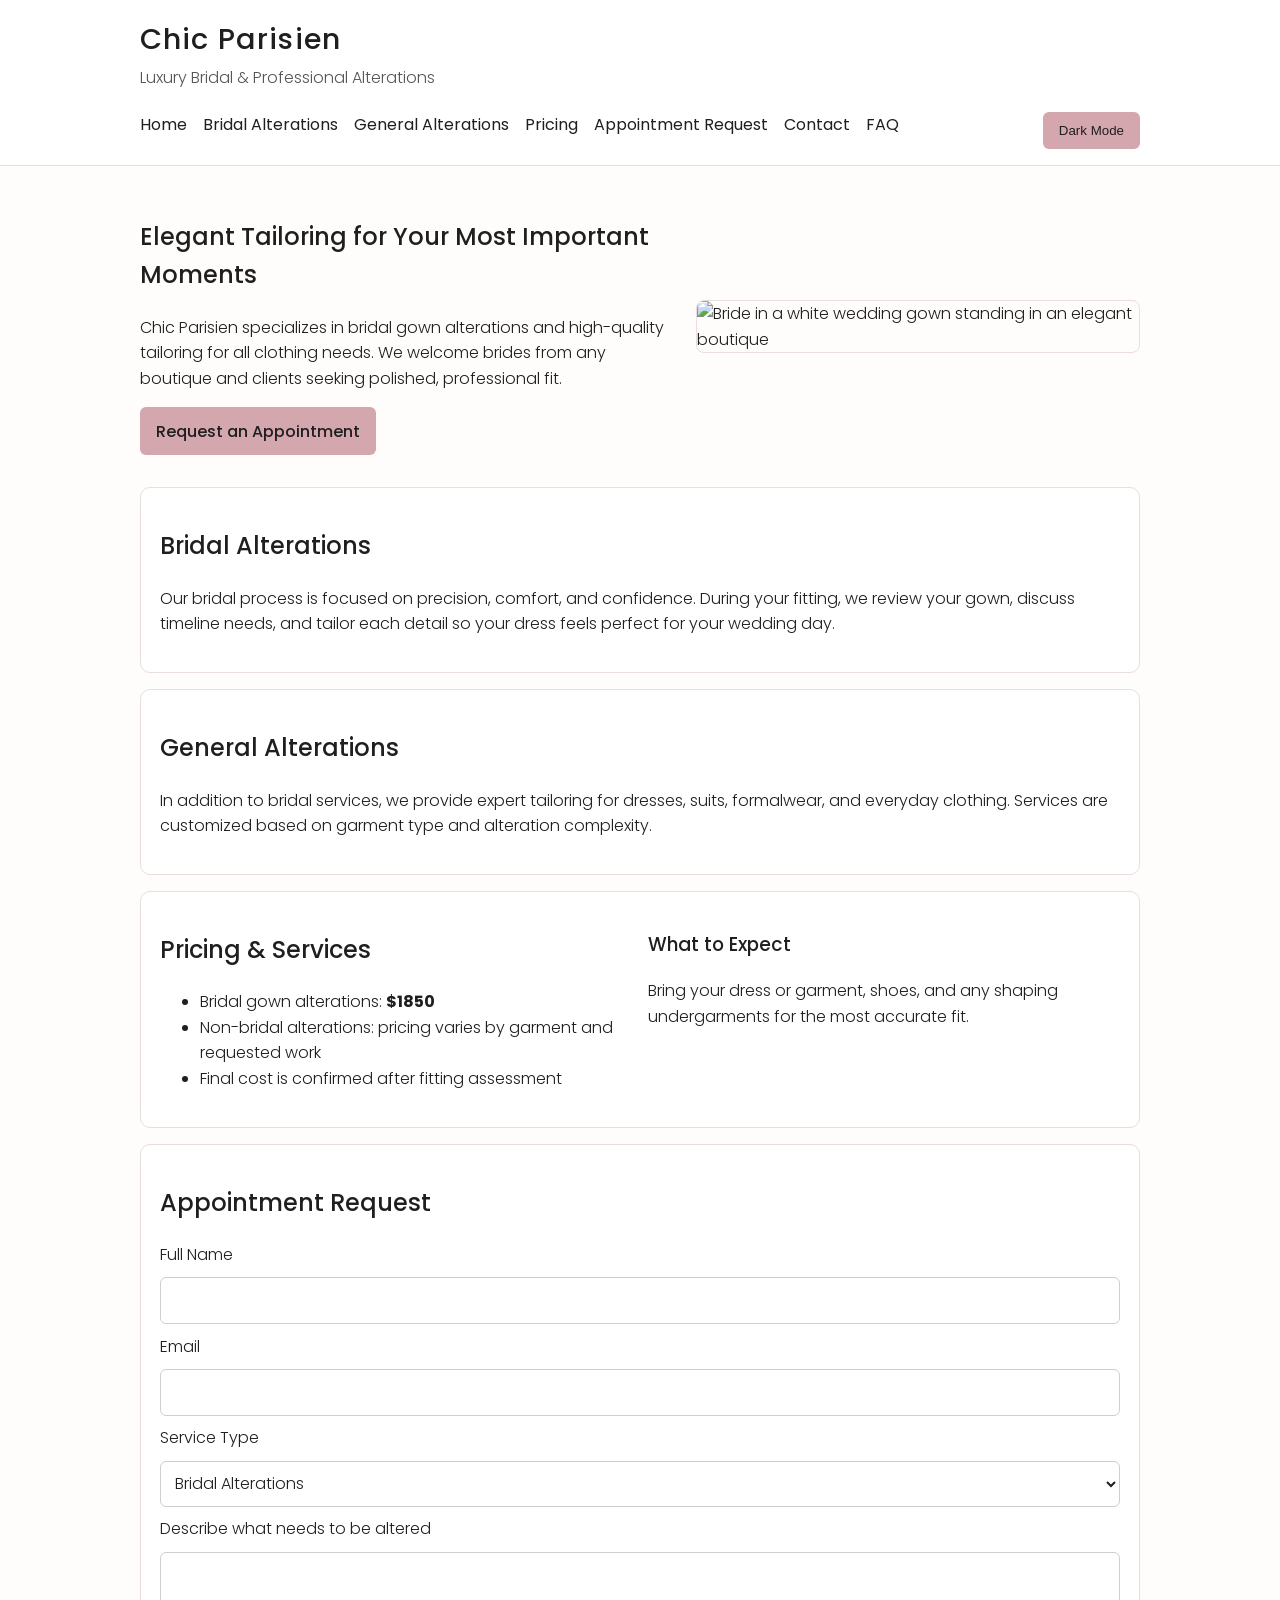
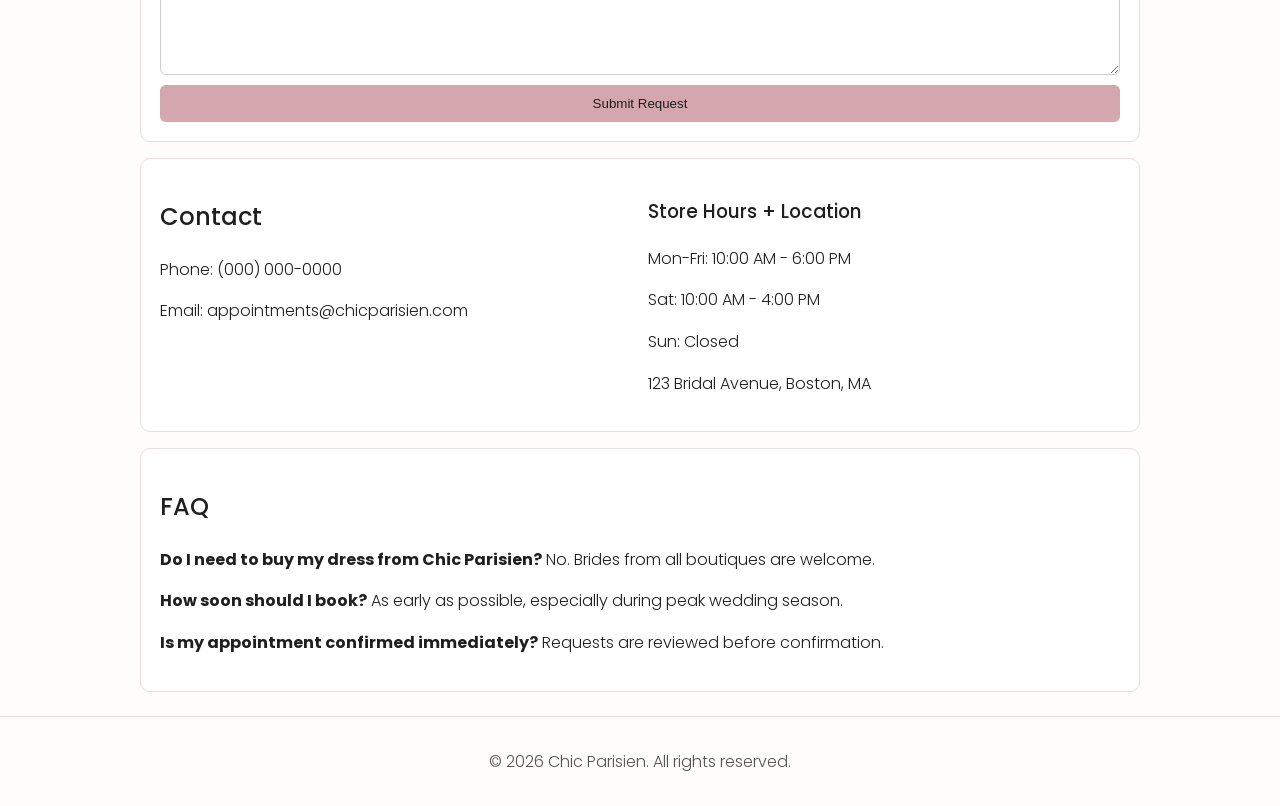
==== chicparisien.html @ 60d58061 "STRUCTURE+CONTENT/STYLING" ====
<!DOCTYPE html>
<html lang="en">
<head>
	<meta charset="UTF-8">
	<meta name="viewport" content="width=device-width, initial-scale=1.0">
	<link rel="preconnect" href="https://fonts.googleapis.com">
	<link rel="preconnect" href="https://fonts.gstatic.com" crossorigin>
	<link href="https://fonts.googleapis.com/css2?family=Poppins:wght@300;400;500;600&display=swap" rel="stylesheet">
	<title>Chic Parisien | Bridal & Alterations</title>
	<link rel="stylesheet" href="chicparisien.css">
</head>
<body>
	<header>
		<div class="container topbar">
			<h1>Chic Parisien</h1>
			<p class="tagline">Luxury Bridal & Professional Alterations</p>
		</div>
		<nav aria-label="Main navigation">
			<div class="container nav-links">
				<a href="#home">Home</a>
				<a href="#bridal">Bridal Alterations</a>
				<a href="#general">General Alterations</a>
				<a href="#pricing">Pricing</a>
				<a href="#appointment">Appointment Request</a>
				<a href="#contact">Contact</a>
				<a href="#faq">FAQ</a>
				<button id="theme-toggle" type="button" aria-label="Toggle dark mode">Dark Mode</button>
			</div>
		</nav>
	</header>

	<main>
		<section id="home" class="hero container">
			<div>
				<h2>Elegant Tailoring for Your Most Important Moments</h2>
				<p>
					Chic Parisien specializes in bridal gown alterations and high-quality tailoring for all clothing needs.
					We welcome brides from any boutique and clients seeking polished, professional fit.
				</p>
				<a class="button" href="#appointment">Request an Appointment</a>
			</div>
			<img
				src="https://images.unsplash.com/photo-1520854221256-17451cc331bf?auto=format&fit=crop&w=900&q=80"
				alt="Bride in a white wedding gown standing in an elegant boutique"
			>
		</section>

		<section id="bridal" class="container card">
			<h2>Bridal Alterations</h2>
			<p>
				Our bridal process is focused on precision, comfort, and confidence. During your fitting, we review your gown,
				discuss timeline needs, and tailor each detail so your dress feels perfect for your wedding day.
			</p>
		</section>

		<section id="general" class="container card">
			<h2>General Alterations</h2>
			<p>
				In addition to bridal services, we provide expert tailoring for dresses, suits, formalwear, and everyday clothing.
				Services are customized based on garment type and alteration complexity.
			</p>
		</section>

		<section id="pricing" class="container card two-col">
			<div>
				<h2>Pricing & Services</h2>
				<ul>
					<li>Bridal gown alterations: <strong>$1850</strong></li>
					<li>Non-bridal alterations: pricing varies by garment and requested work</li>
					<li>Final cost is confirmed after fitting assessment</li>
				</ul>
			</div>
			<div>
				<h3>What to Expect</h3>
				<p>Bring your dress or garment, shoes, and any shaping undergarments for the most accurate fit.</p>
			</div>
		</section>

		<section id="appointment" class="container card">
			<h2>Appointment Request</h2>
			<form>
				<label for="name">Full Name</label>
				<input type="text" id="name" name="name" required>

				<label for="email">Email</label>
				<input type="email" id="email" name="email" required>

				<label for="type">Service Type</label>
				<select id="type" name="type">
					<option>Bridal Alterations</option>
					<option>General Alterations</option>
				</select>

				<label for="details">Describe what needs to be altered</label>
				<textarea id="details" name="details" rows="4" required></textarea>

				<button type="submit">Submit Request</button>
			</form>
		</section>

		<section id="contact" class="container card two-col">
			<div>
				<h2>Contact</h2>
				<p>Phone: (000) 000-0000</p>
				<p>Email: appointments@chicparisien.com</p>
			</div>
			<div>
				<h3>Store Hours + Location</h3>
				<p>Mon-Fri: 10:00 AM - 6:00 PM</p>
				<p>Sat: 10:00 AM - 4:00 PM</p>
				<p>Sun: Closed</p>
				<p>123 Bridal Avenue, Boston, MA</p>
			</div>
		</section>

		<section id="faq" class="container card">
			<h2>FAQ</h2>
			<p><strong>Do I need to buy my dress from Chic Parisien?</strong> No. Brides from all boutiques are welcome.</p>
			<p><strong>How soon should I book?</strong> As early as possible, especially during peak wedding season.</p>
			<p><strong>Is my appointment confirmed immediately?</strong> Requests are reviewed before confirmation.</p>
		</section>
	</main>

	<footer>
		<div class="container">
			<p>© 2026 Chic Parisien. All rights reserved.</p>
		</div>
	</footer>

	<script>
		const themeToggle = document.getElementById("theme-toggle");
		const savedTheme = localStorage.getItem("theme");

		if (savedTheme === "dark") {
			document.body.setAttribute("data-theme", "dark");
			themeToggle.textContent = "Light Mode";
		}

		themeToggle.addEventListener("click", function () {
			const isDark = document.body.getAttribute("data-theme") === "dark";

			if (isDark) {
				document.body.removeAttribute("data-theme");
				localStorage.setItem("theme", "light");
				themeToggle.textContent = "Dark Mode";
			} else {
				document.body.setAttribute("data-theme", "dark");
				localStorage.setItem("theme", "dark");
				themeToggle.textContent = "Light Mode";
			}
		});
	</script>
</body>
</html>
---- chicparisien.css ----
:root {
	--bg: #fffdfc;
	--text: #1f1f1f;
	--soft: #f7efef;
	--accent: #d4a6ad;
	--line: #e9dddd;
	--surface: #ffffff;
	--muted: #555555;
	--field-border: #cfcfcf;
}

body[data-theme="dark"] {
	--bg: #17181c;
	--text: #f1f1f1;
	--soft: #22252b;
	--accent: #d9aab1;
	--line: #343842;
	--surface: #1f2229;
	--muted: #c7cad1;
	--field-border: #4a4f5b;
}

* {
	box-sizing: border-box;
}

body {
	margin: 0;
	font-family: "Poppins", "Segoe UI", Tahoma, Geneva, Verdana, sans-serif;
	font-weight: 300;
	background: var(--bg);
	color: var(--text);
	line-height: 1.6;
}

.container {
	width: min(1000px, 92%);
	margin: 0 auto;
}

header {
	border-bottom: 1px solid var(--line);
	background: var(--surface);
	position: sticky;
	top: 0;
}

.topbar {
	padding: 1rem 0 0.5rem;
}

h1 {
	margin: 0;
	font-size: 1.8rem;
	letter-spacing: 0.04em;
	font-weight: 500;
}

h2,
h3 {
	font-weight: 500;
}

.tagline {
	margin: 0.2rem 0 0;
	color: var(--muted);
}

.nav-links {
	display: flex;
	gap: 1rem;
	flex-wrap: wrap;
	padding: 0.8rem 0 1rem;
}

.nav-links a {
	text-decoration: none;
	color: var(--text);
	font-weight: 400;
}

.hero {
	display: grid;
	grid-template-columns: 1.2fr 1fr;
	gap: 1.5rem;
	align-items: center;
	padding: 2rem 0;
}

.hero img {
	width: 100%;
	height: auto;
	border-radius: 8px;
	border: 1px solid var(--line);
}

.button,
button {
	display: inline-block;
	background: var(--accent);
	color: #1f1f1f;
	border: none;
	padding: 0.7rem 1rem;
	border-radius: 6px;
	text-decoration: none;
	font-weight: 500;
	cursor: pointer;
}

#theme-toggle {
	margin-left: auto;
}

.card {
	background: var(--surface);
	border: 1px solid var(--line);
	border-radius: 10px;
	padding: 1.2rem;
	margin-bottom: 1rem;
}

.two-col {
	display: grid;
	grid-template-columns: 1fr 1fr;
	gap: 1rem;
}

form {
	display: grid;
	gap: 0.6rem;
}

input,
select,
textarea {
	width: 100%;
	padding: 0.6rem;
	border: 1px solid var(--field-border);
	border-radius: 6px;
	font: inherit;
	background: var(--surface);
	color: var(--text);
}

footer {
	margin-top: 1.5rem;
	border-top: 1px solid var(--line);
	padding: 1rem 0;
	text-align: center;
	color: var(--muted);
}

@media (max-width: 720px) {
	.hero,
	.two-col {
		grid-template-columns: 1fr;
	}

	h1 {
		font-size: 1.5rem;
	}
}
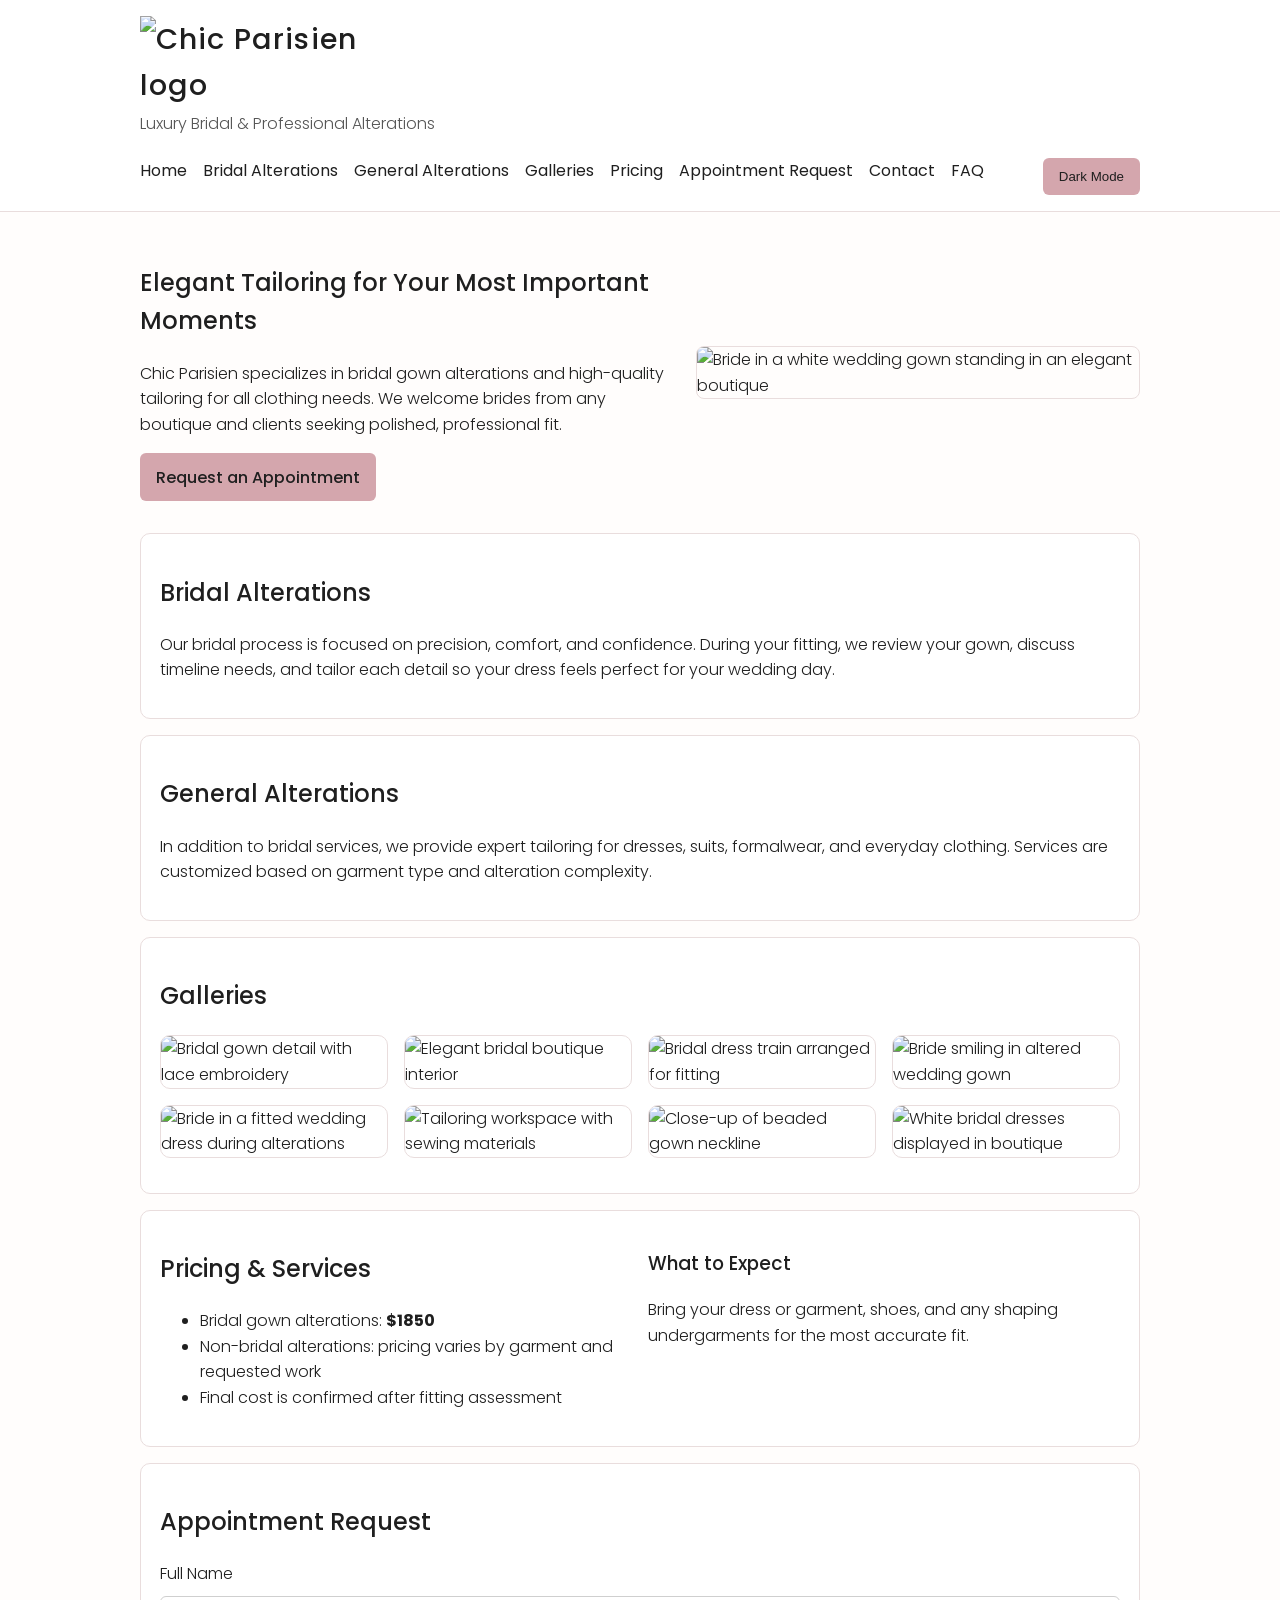
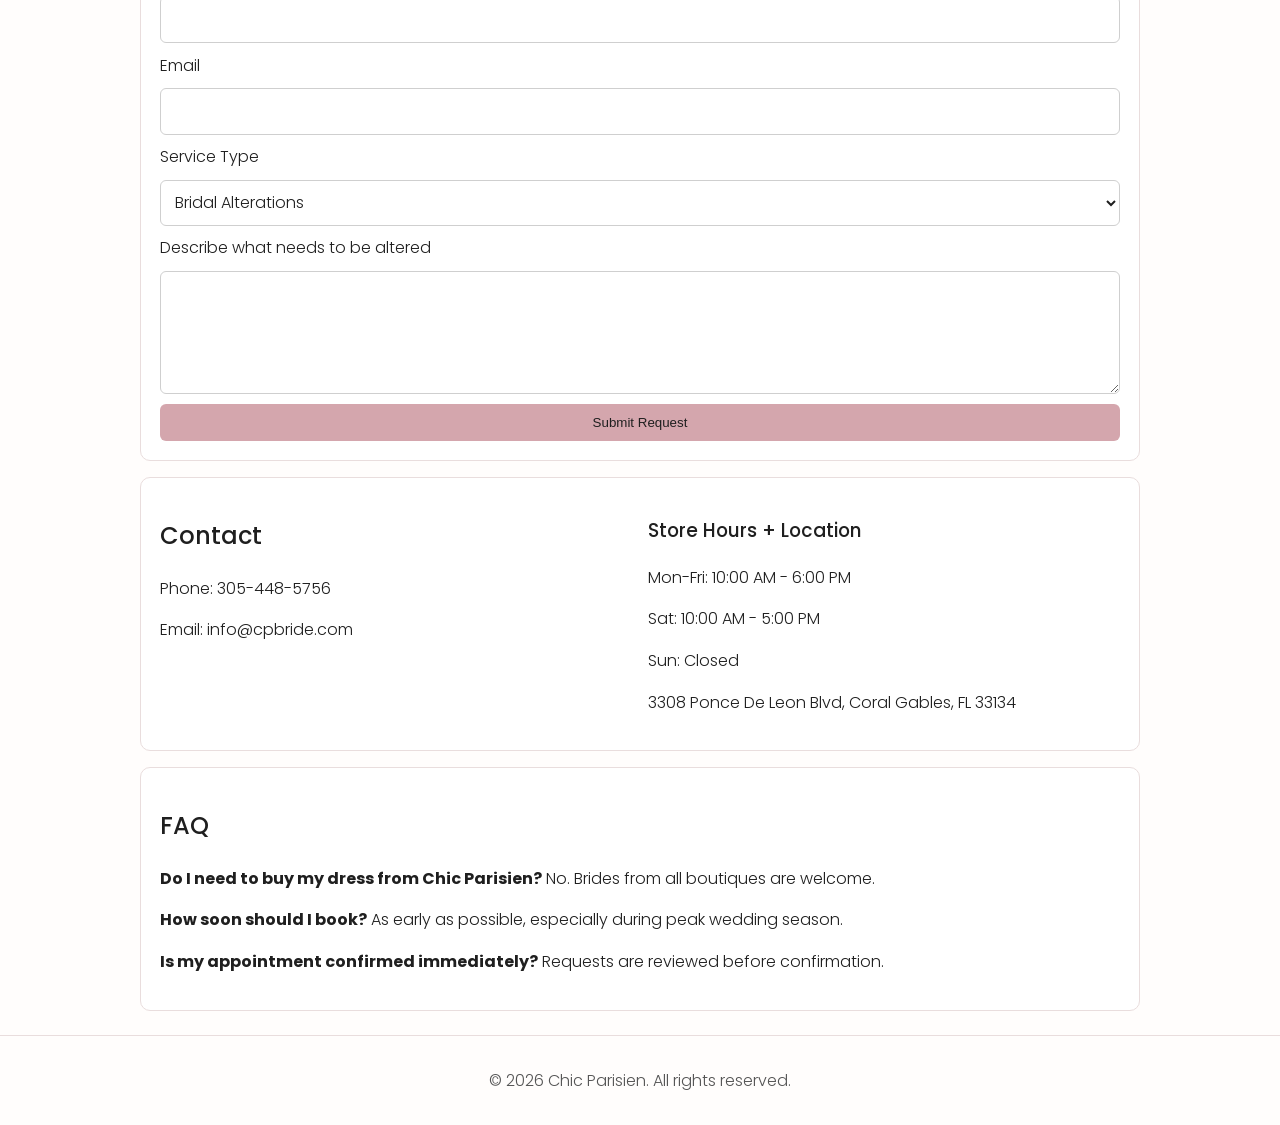
==== commit ff4832b0: "fixing layout of website, adding logo" ====
--- a/chicparisien.html
+++ b/chicparisien.html
@@ -12,7 +12,9 @@
 <body>
 	<header>
 		<div class="container topbar">
-			<h1>Chic Parisien</h1>
+			<h1 class="logo">
+				<img src="images/chicparisien-logo.png" alt="Chic Parisien logo">
+			</h1>
 			<p class="tagline">Luxury Bridal & Professional Alterations</p>
 		</div>
 		<nav aria-label="Main navigation">
@@ -20,6 +22,7 @@
 				<a href="#home">Home</a>
 				<a href="#bridal">Bridal Alterations</a>
 				<a href="#general">General Alterations</a>
+				<a href="#galleries">Galleries</a>
 				<a href="#pricing">Pricing</a>
 				<a href="#appointment">Appointment Request</a>
 				<a href="#contact">Contact</a>
@@ -59,6 +62,20 @@
 				In addition to bridal services, we provide expert tailoring for dresses, suits, formalwear, and everyday clothing.
 				Services are customized based on garment type and alteration complexity.
 			</p>
+		</section>
+
+		<section id="galleries" class="container card">
+			<h2>Galleries</h2>
+			<div class="gallery-grid">
+				<img class="gallery-item" src="https://images.unsplash.com/photo-1511285560929-80b456fea0bc?auto=format&fit=crop&w=800&q=80" alt="Bridal gown detail with lace embroidery">
+				<img class="gallery-item" src="https://images.unsplash.com/photo-1585241936939-be4099591252?auto=format&fit=crop&w=700&q=80" alt="Bride in a fitted wedding dress during alterations">
+				<img class="gallery-item" src="https://images.unsplash.com/photo-1545239351-1141bd82e8a6?auto=format&fit=crop&w=700&q=80" alt="Elegant bridal boutique interior">
+				<img class="gallery-item" src="https://images.unsplash.com/photo-1542834369-f10ebf06d3e0?auto=format&fit=crop&w=800&q=80" alt="Tailoring workspace with sewing materials">
+				<img class="gallery-item" src="https://images.unsplash.com/photo-1529636798458-92182e662485?auto=format&fit=crop&w=700&q=80" alt="Bridal dress train arranged for fitting">
+				<img class="gallery-item" src="https://images.unsplash.com/photo-1522673607200-164d1b6ce486?auto=format&fit=crop&w=800&q=80" alt="Close-up of beaded gown neckline">
+				<img class="gallery-item" src="https://images.unsplash.com/photo-1524504388940-b1c1722653e1?auto=format&fit=crop&w=750&q=80" alt="Bride smiling in altered wedding gown">
+				<img class="gallery-item" src="https://images.unsplash.com/photo-1524502397800-2eeaad7c3fe5?auto=format&fit=crop&w=700&q=80" alt="White bridal dresses displayed in boutique">
+			</div>
 		</section>
 
 		<section id="pricing" class="container card two-col">
@@ -101,15 +118,15 @@
 		<section id="contact" class="container card two-col">
 			<div>
 				<h2>Contact</h2>
-				<p>Phone: (000) 000-0000</p>
-				<p>Email: appointments@chicparisien.com</p>
+				<p>Phone: 305-448-5756</p>
+				<p>Email: info@cpbride.com</p>
 			</div>
 			<div>
 				<h3>Store Hours + Location</h3>
 				<p>Mon-Fri: 10:00 AM - 6:00 PM</p>
-				<p>Sat: 10:00 AM - 4:00 PM</p>
+				<p>Sat: 10:00 AM - 5:00 PM</p>
 				<p>Sun: Closed</p>
-				<p>123 Bridal Avenue, Boston, MA</p>
+				<p>3308 Ponce De Leon Blvd, Coral Gables, FL 33134</p>
 			</div>
 		</section>
 
--- a/chicparisien.css
+++ b/chicparisien.css
@@ -54,6 +54,12 @@
 	font-size: 1.8rem;
 	letter-spacing: 0.04em;
 	font-weight: 500;
+}
+
+.logo img {
+	display: block;
+	width: min(260px, 70vw);
+	height: auto;
 }
 
 h2,
@@ -125,6 +131,20 @@
 	gap: 1rem;
 }
 
+.gallery-grid {
+	column-count: 4;
+	column-gap: 1rem;
+}
+
+.gallery-item {
+	width: 100%;
+	display: block;
+	margin-bottom: 1rem;
+	border-radius: 10px;
+	border: 1px solid var(--line);
+	break-inside: avoid;
+}
+
 form {
 	display: grid;
 	gap: 0.6rem;
@@ -159,4 +179,14 @@
 	h1 {
 		font-size: 1.5rem;
 	}
+
+	.gallery-grid {
+		column-count: 2;
+	}
 }
+
+@media (max-width: 500px) {
+	.gallery-grid {
+		column-count: 1;
+	}
+}
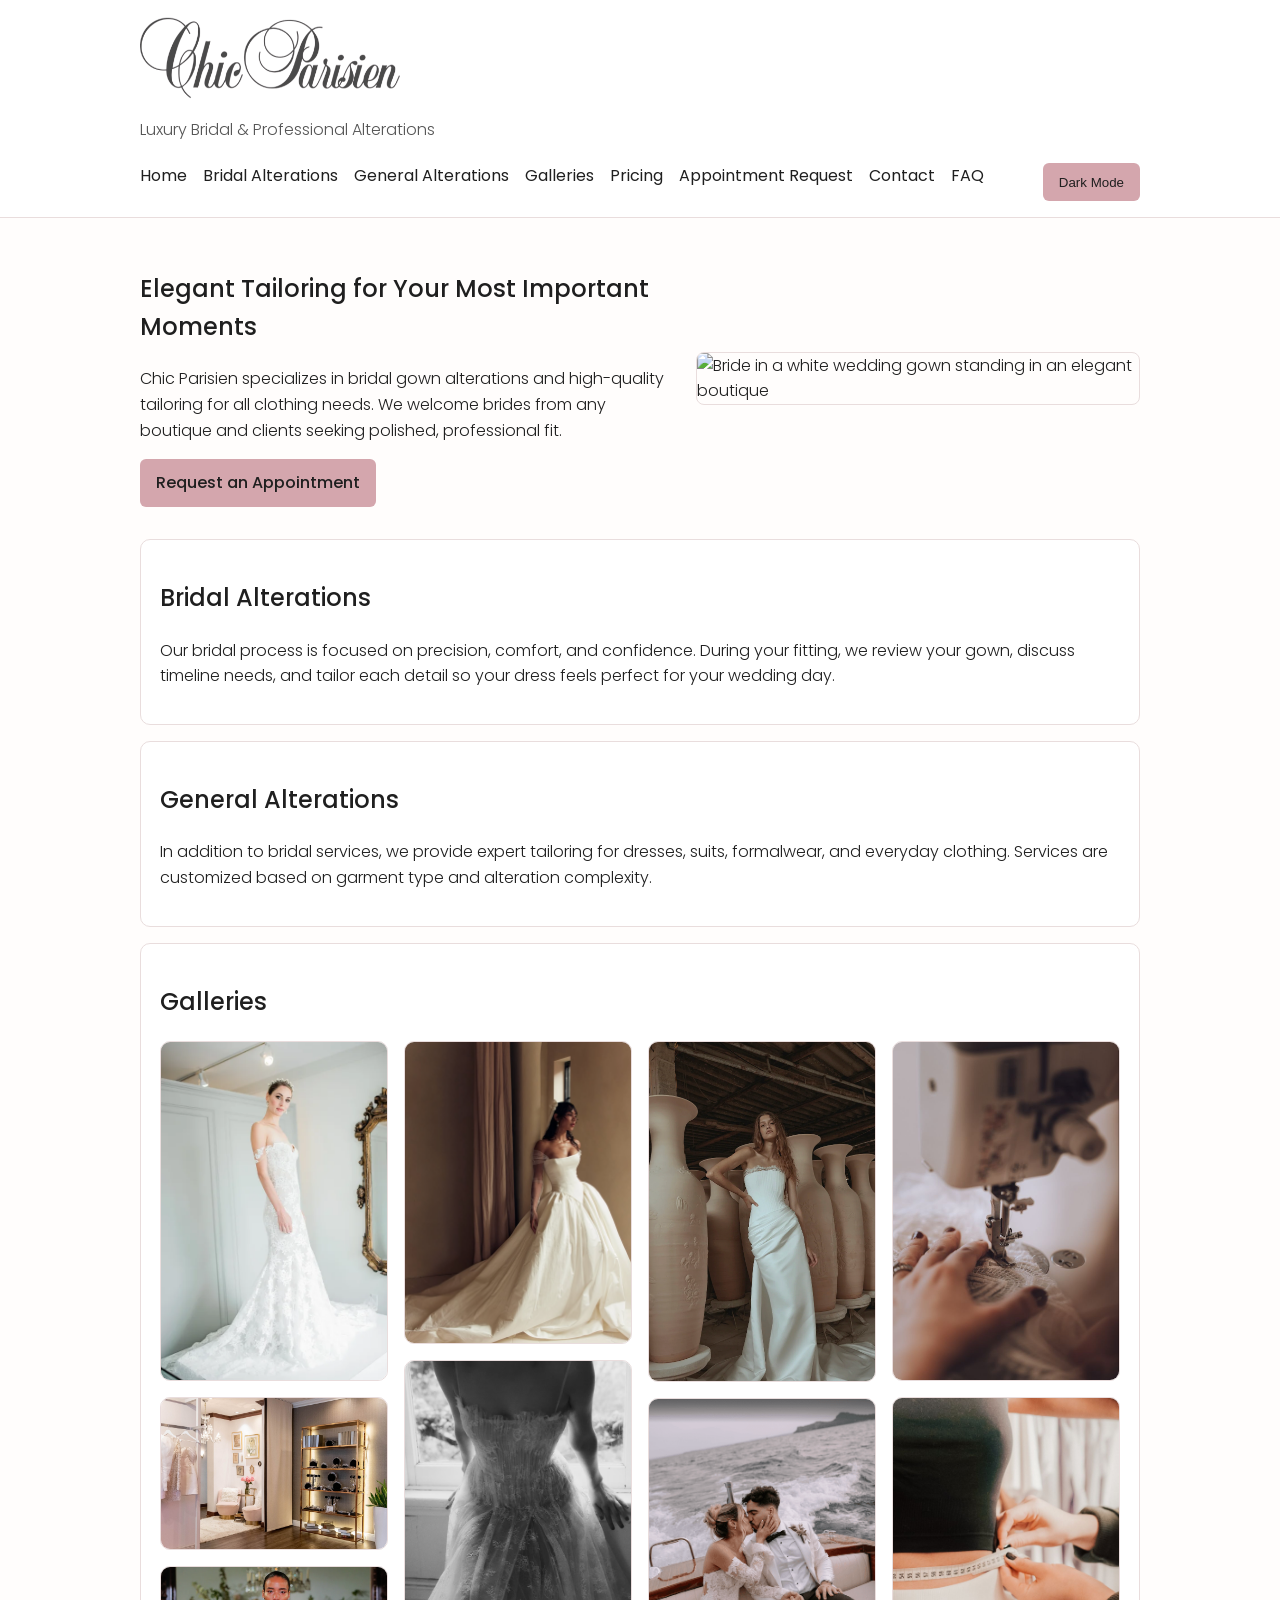
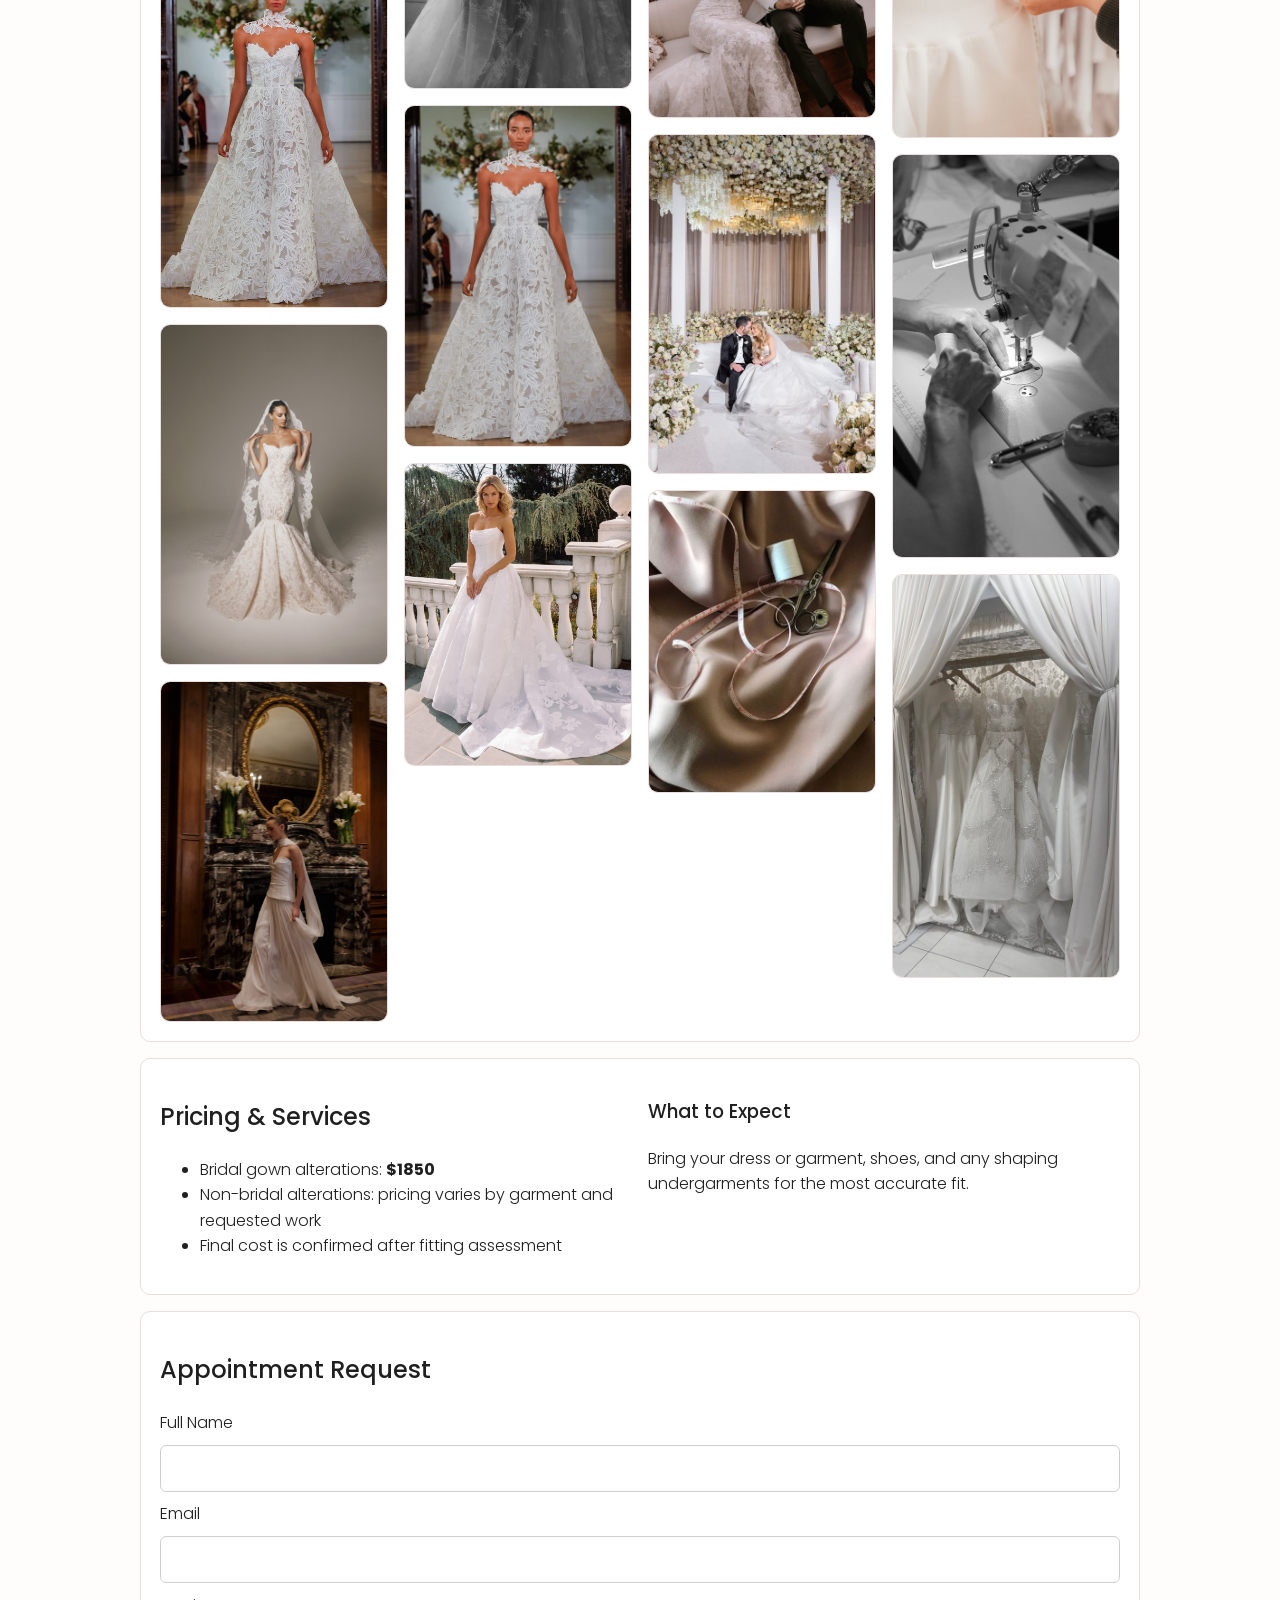
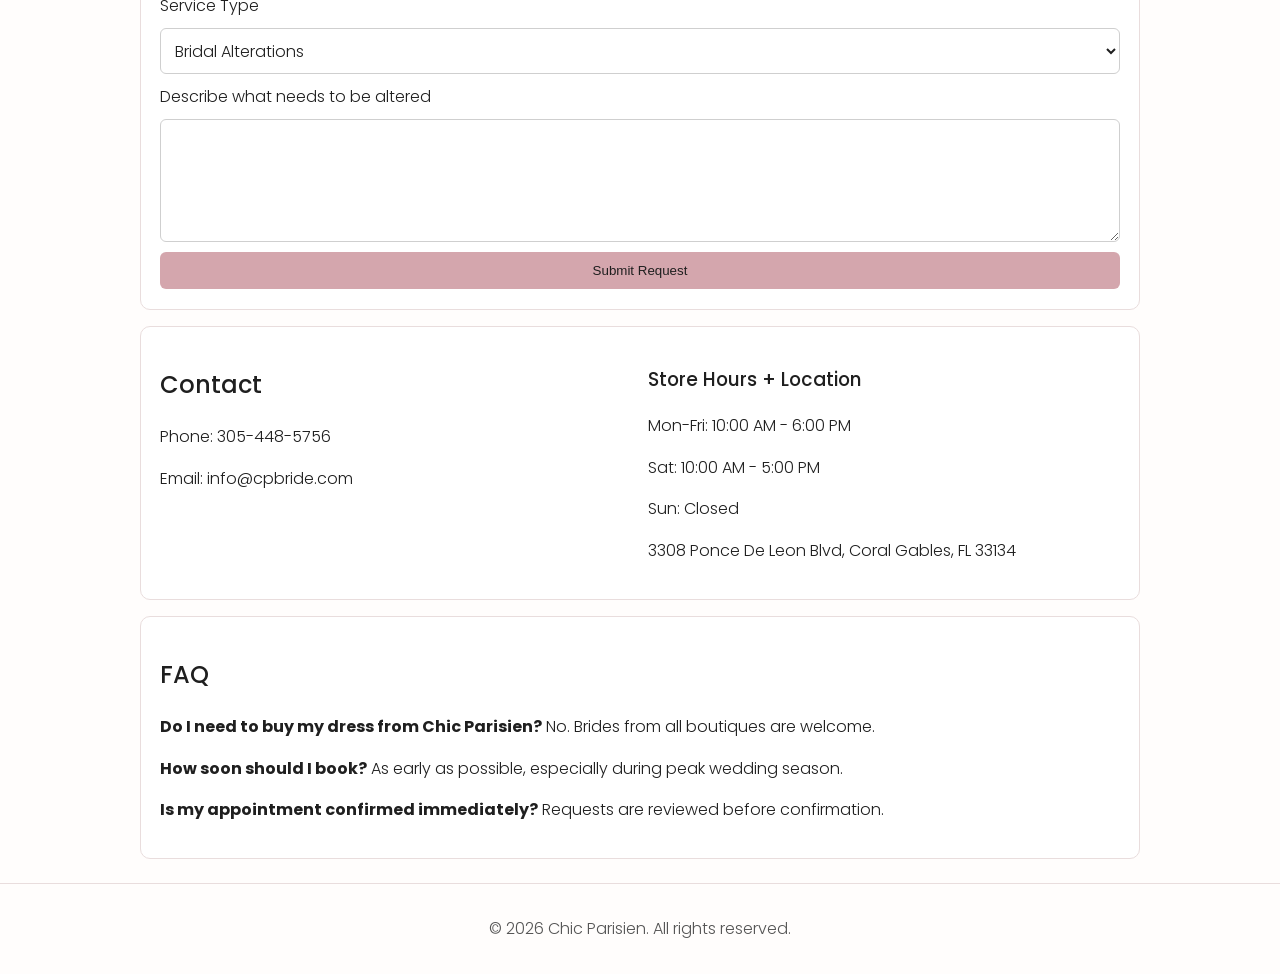
==== commit b576be64: "Gallery images + logo" ====
--- a/chicparisien.html
+++ b/chicparisien.html
@@ -13,7 +13,9 @@
 	<header>
 		<div class="container topbar">
 			<h1 class="logo">
-				<img src="images/chicparisien-logo.png" alt="Chic Parisien logo">
+				<a href="#home" aria-label="Go to home section">
+					<img src="images/logo.jpg.png" alt="Chic Parisien logo">
+				</a>
 			</h1>
 			<p class="tagline">Luxury Bridal & Professional Alterations</p>
 		</div>
@@ -67,14 +69,23 @@
 		<section id="galleries" class="container card">
 			<h2>Galleries</h2>
 			<div class="gallery-grid">
-				<img class="gallery-item" src="https://images.unsplash.com/photo-1511285560929-80b456fea0bc?auto=format&fit=crop&w=800&q=80" alt="Bridal gown detail with lace embroidery">
-				<img class="gallery-item" src="https://images.unsplash.com/photo-1585241936939-be4099591252?auto=format&fit=crop&w=700&q=80" alt="Bride in a fitted wedding dress during alterations">
-				<img class="gallery-item" src="https://images.unsplash.com/photo-1545239351-1141bd82e8a6?auto=format&fit=crop&w=700&q=80" alt="Elegant bridal boutique interior">
-				<img class="gallery-item" src="https://images.unsplash.com/photo-1542834369-f10ebf06d3e0?auto=format&fit=crop&w=800&q=80" alt="Tailoring workspace with sewing materials">
-				<img class="gallery-item" src="https://images.unsplash.com/photo-1529636798458-92182e662485?auto=format&fit=crop&w=700&q=80" alt="Bridal dress train arranged for fitting">
-				<img class="gallery-item" src="https://images.unsplash.com/photo-1522673607200-164d1b6ce486?auto=format&fit=crop&w=800&q=80" alt="Close-up of beaded gown neckline">
-				<img class="gallery-item" src="https://images.unsplash.com/photo-1524504388940-b1c1722653e1?auto=format&fit=crop&w=750&q=80" alt="Bride smiling in altered wedding gown">
-				<img class="gallery-item" src="https://images.unsplash.com/photo-1524502397800-2eeaad7c3fe5?auto=format&fit=crop&w=700&q=80" alt="White bridal dresses displayed in boutique">
+				<img class="gallery-item" src="images/gallery-01.jpg" alt="Bride wearing an off-the-shoulder lace wedding gown in a boutique fitting room">
+				<img class="gallery-item" src="images/gallery-02.jpg.jpg" alt="Bridal gown fitting and alterations">
+				<img class="gallery-item" src="images/gallery-04.jpg.png" alt="Wedding dress details and design">
+				<img class="gallery-item" src="images/gallery-05.jpg.jpg" alt="Bride in wedding gown">
+				<img class="gallery-item" src="images/gallery-06.jpg.jpg" alt="Bridal alterations work">
+				<img class="gallery-item" src="images/gallery-07.jpg.png" alt="Wedding dress fitting">
+				<img class="gallery-item" src="images/gallery-08.jpg.png" alt="Bridal gown design">
+				<img class="gallery-item" src="images/gallery-09.jpg.png" alt="Wedding alterations details">
+				<img class="gallery-item" src="images/gallery-10.jpg.jpg" alt="Bride in tailored wedding dress">
+				<img class="gallery-item" src="images/gallery-12.jpg.png" alt="Bridal boutique showcase">
+				<img class="gallery-item" src="images/gallery-13.jpg.png" alt="Wedding gown creation">
+				<img class="gallery-item" src="images/gallery-14.jpg.jpg" alt="Bridal dress alterations">
+				<img class="gallery-item" src="images/gallery-15.jpg" alt="Wedding dress fitting session">
+				<img class="gallery-item" src="images/gallery-16.jpg" alt="Bride in elegant gown">
+				<img class="gallery-item" src="images/gallery-17.jpg" alt="Bridal gown design details">
+				<img class="gallery-item" src="images/gallery-18.jpg" alt="Wedding dress showcase">
+				<img class="gallery-item" src="images/gallery-dresses.jpeg" alt="Bridal dress collection">
 			</div>
 		</section>
 
--- a/chicparisien.css
+++ b/chicparisien.css
@@ -60,6 +60,11 @@
 	display: block;
 	width: min(260px, 70vw);
 	height: auto;
+}
+
+.logo a {
+	display: inline-block;
+	text-decoration: none;
 }
 
 h2,
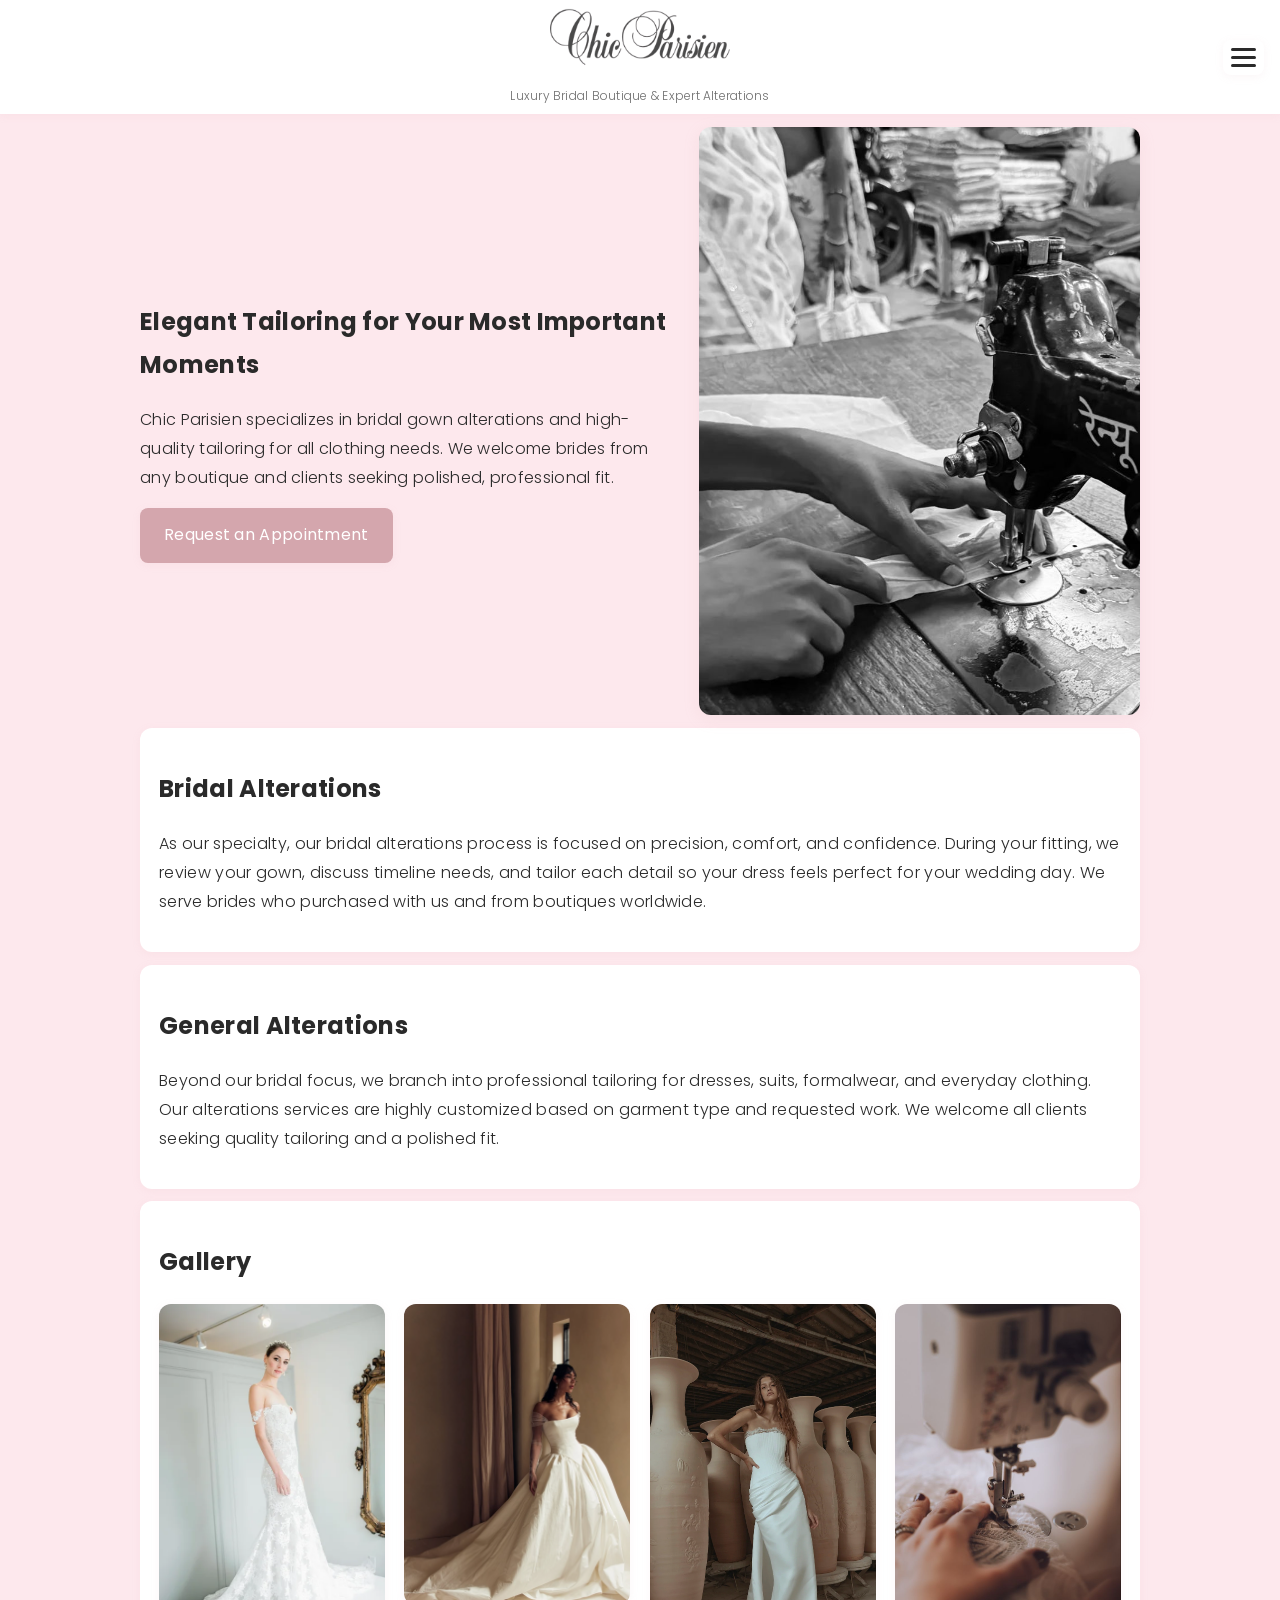
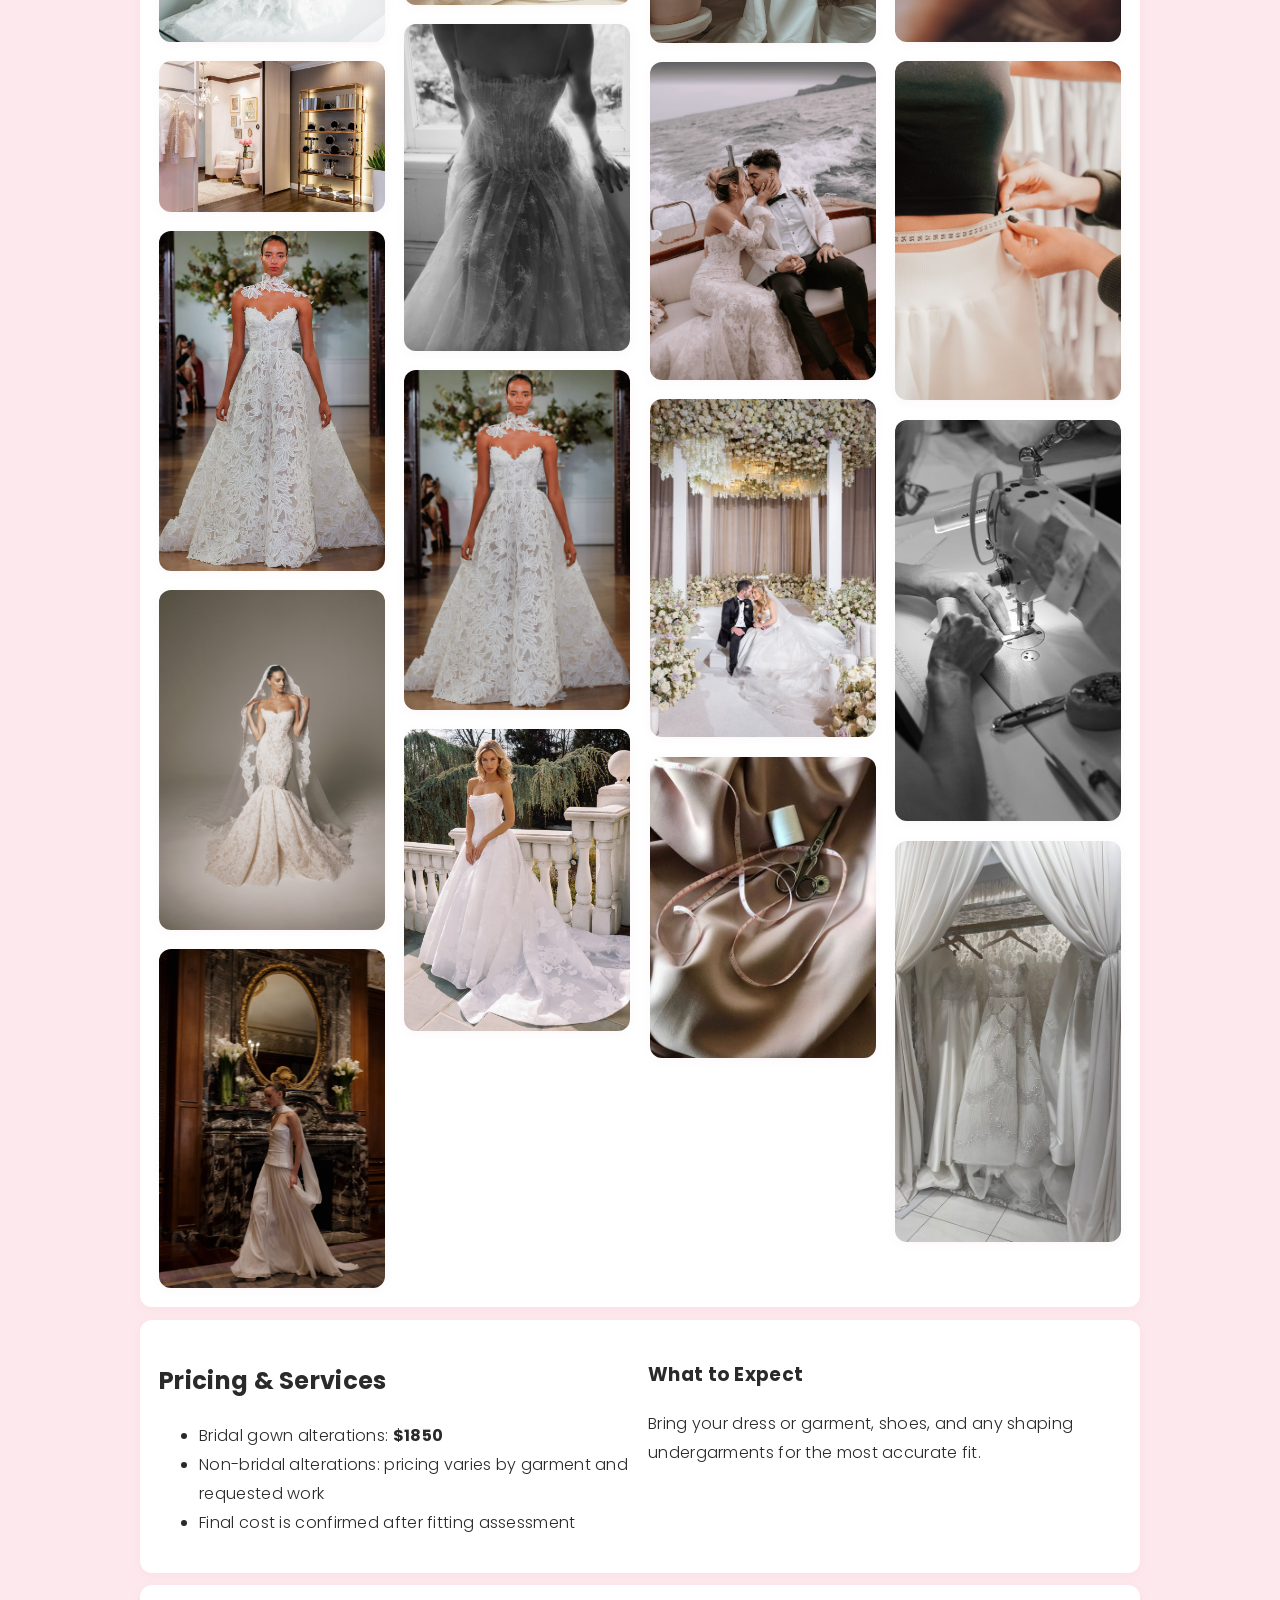
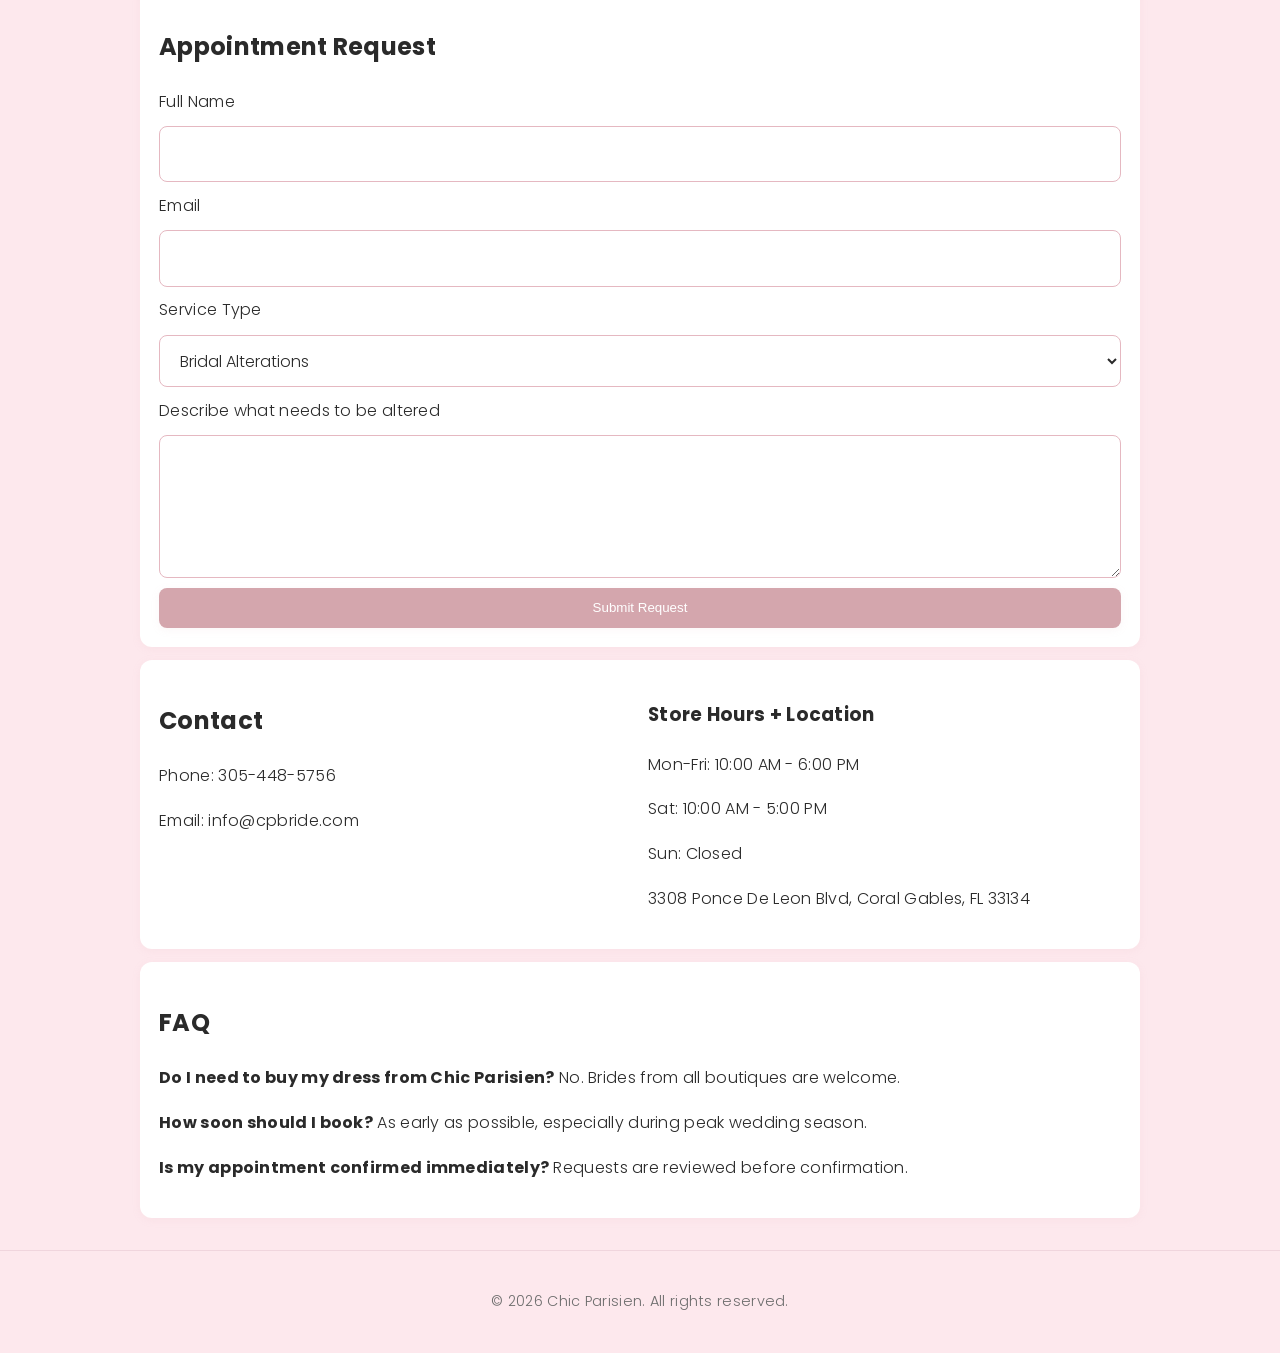
==== commit 59953b2a: "fixing styling" ====
--- a/chicparisien.html
+++ b/chicparisien.html
@@ -11,26 +11,31 @@
 </head>
 <body>
 	<header>
-		<div class="container topbar">
-			<h1 class="logo">
-				<a href="#home" aria-label="Go to home section">
-					<img src="images/logo.jpg.png" alt="Chic Parisien logo">
-				</a>
-			</h1>
-			<p class="tagline">Luxury Bridal & Professional Alterations</p>
+		<div class="header-content">
+			<div class="logo-section">
+				<h1 class="logo">
+					<a href="#home" aria-label="Go to home section">
+						<img src="images/logo.jpg.png" alt="Chic Parisien logo">
+					</a>
+				</h1>
+				<p class="tagline">Luxury Bridal Boutique & Expert Alterations</p>
+			</div>
+			<button id="hamburger" class="hamburger" aria-label="Toggle navigation menu">
+				<span></span>
+				<span></span>
+				<span></span>
+			</button>
 		</div>
-		<nav aria-label="Main navigation">
-			<div class="container nav-links">
-				<a href="#home">Home</a>
-				<a href="#bridal">Bridal Alterations</a>
-				<a href="#general">General Alterations</a>
-				<a href="#galleries">Galleries</a>
-				<a href="#pricing">Pricing</a>
-				<a href="#appointment">Appointment Request</a>
-				<a href="#contact">Contact</a>
-				<a href="#faq">FAQ</a>
-				<button id="theme-toggle" type="button" aria-label="Toggle dark mode">Dark Mode</button>
-			</div>
+		<nav id="nav-menu" class="nav-menu" aria-label="Main navigation">
+			<a href="#home">Home</a>
+			<a href="#bridal">Bridal Alterations</a>
+			<a href="#general">General Alterations</a>
+			<a href="#gallery">Gallery</a>
+			<a href="#pricing">Pricing</a>
+			<a href="#appointment">Appointment Request</a>
+			<a href="#contact">Contact</a>
+			<a href="#faq">FAQ</a>
+			<button id="theme-toggle" type="button" aria-label="Toggle dark mode">Dark Mode</button>
 		</nav>
 	</header>
 
@@ -45,7 +50,7 @@
 				<a class="button" href="#appointment">Request an Appointment</a>
 			</div>
 			<img
-				src="https://images.unsplash.com/photo-1520854221256-17451cc331bf?auto=format&fit=crop&w=900&q=80"
+				src="images/front picture.jpg"
 				alt="Bride in a white wedding gown standing in an elegant boutique"
 			>
 		</section>
@@ -53,21 +58,23 @@
 		<section id="bridal" class="container card">
 			<h2>Bridal Alterations</h2>
 			<p>
-				Our bridal process is focused on precision, comfort, and confidence. During your fitting, we review your gown,
-				discuss timeline needs, and tailor each detail so your dress feels perfect for your wedding day.
+				As our specialty, our bridal alterations process is focused on precision, comfort, and confidence. 
+				During your fitting, we review your gown, discuss timeline needs, and tailor each detail so your dress 
+				feels perfect for your wedding day. We serve brides who purchased with us and from boutiques worldwide.
 			</p>
 		</section>
 
 		<section id="general" class="container card">
 			<h2>General Alterations</h2>
 			<p>
-				In addition to bridal services, we provide expert tailoring for dresses, suits, formalwear, and everyday clothing.
-				Services are customized based on garment type and alteration complexity.
+				Beyond our bridal focus, we branch into professional tailoring for dresses, suits, formalwear, and everyday clothing. 
+				Our alterations services are highly customized based on garment type and requested work. We welcome all clients 
+				seeking quality tailoring and a polished fit.
 			</p>
 		</section>
 
-		<section id="galleries" class="container card">
-			<h2>Galleries</h2>
+		<section id="gallery" class="container card">
+			<h2>Gallery</h2>
 			<div class="gallery-grid">
 				<img class="gallery-item" src="images/gallery-01.jpg" alt="Bride wearing an off-the-shoulder lace wedding gown in a boutique fitting room">
 				<img class="gallery-item" src="images/gallery-02.jpg.jpg" alt="Bridal gown fitting and alterations">
@@ -156,9 +163,25 @@
 	</footer>
 
 	<script>
+		const hamburger = document.getElementById("hamburger");
+		const navMenu = document.getElementById("nav-menu");
+		const navLinks = navMenu.querySelectorAll("a");
 		const themeToggle = document.getElementById("theme-toggle");
 		const savedTheme = localStorage.getItem("theme");
 
+		// Hamburger menu toggle
+		hamburger.addEventListener("click", function () {
+			navMenu.classList.toggle("active");
+		});
+
+		// Close menu when a link is clicked
+		navLinks.forEach(link => {
+			link.addEventListener("click", function () {
+				navMenu.classList.remove("active");
+			});
+		});
+
+		// Theme toggle
 		if (savedTheme === "dark") {
 			document.body.setAttribute("data-theme", "dark");
 			themeToggle.textContent = "Light Mode";
--- a/chicparisien.css
+++ b/chicparisien.css
@@ -1,12 +1,14 @@
 :root {
-	--bg: #fffdfc;
-	--text: #1f1f1f;
-	--soft: #f7efef;
+	--bg: #fde8ed;
+	--text: #2a2a2a;
+	--soft: #f5d5df;
 	--accent: #d4a6ad;
-	--line: #e9dddd;
+	--line: #f0d5dd;
 	--surface: #ffffff;
-	--muted: #555555;
-	--field-border: #cfcfcf;
+	--muted: #6d6d6d;
+	--field-border: #e5b8c1;
+	--shadow-sm: 0 2px 8px rgba(212, 166, 173, 0.1);
+	--shadow-md: 0 4px 16px rgba(212, 166, 173, 0.15);
 }
 
 body[data-theme="dark"] {
@@ -30,7 +32,8 @@
 	font-weight: 300;
 	background: var(--bg);
 	color: var(--text);
-	line-height: 1.6;
+	line-height: 1.8;
+	letter-spacing: 0.3px;
 }
 
 .container {
@@ -39,26 +42,34 @@
 }
 
 header {
-	border-bottom: 1px solid var(--line);
+	border-bottom: none;
 	background: var(--surface);
 	position: sticky;
 	top: 0;
-}
-
-.topbar {
-	padding: 1rem 0 0.5rem;
+	box-shadow: var(--shadow-sm);
+	padding: 0.5rem 0;
+}
+
+.header-content {
+	display: flex;
+	align-items: center;
+	justify-content: center;
+	position: relative;
+	width: 100%;
+	padding: 0 1rem;
 }
 
 h1 {
 	margin: 0;
-	font-size: 1.8rem;
-	letter-spacing: 0.04em;
-	font-weight: 500;
+	font-size: 1.5rem;
+	letter-spacing: 0.05em;
+	font-weight: 400;
+	text-align: center;
 }
 
 .logo img {
 	display: block;
-	width: min(260px, 70vw);
+	width: min(180px, 60vw);
 	height: auto;
 }
 
@@ -67,55 +78,123 @@
 	text-decoration: none;
 }
 
-h2,
-h3 {
-	font-weight: 500;
+.logo-section {
+	display: flex;
+	flex-direction: column;
+	align-items: center;
+	gap: 0.3rem;
 }
 
 .tagline {
-	margin: 0.2rem 0 0;
+	margin: 0;
 	color: var(--muted);
-}
-
-.nav-links {
-	display: flex;
-	gap: 1rem;
-	flex-wrap: wrap;
-	padding: 0.8rem 0 1rem;
-}
-
-.nav-links a {
+	font-size: 0.75rem;
+	font-weight: 300;
+	text-align: center;
+	letter-spacing: 0.02em;
+}
+
+.hamburger {
+	position: absolute;
+	right: 1rem;
+	display: flex;
+	flex-direction: column;
+	gap: 5px;
+	background: none;
+	border: none;
+	cursor: pointer;
+	padding: 0.5rem;
+}
+
+.hamburger span {
+	width: 25px;
+	height: 3px;
+	background-color: var(--text);
+	border-radius: 2px;
+	transition: all 0.3s ease;
+}
+
+.hamburger:hover span {
+	background-color: var(--accent);
+}
+
+.nav-menu {
+	display: none;
+	flex-direction: column;
+	gap: 0;
+	padding: 0;
+	background: var(--surface);
+	border-top: 1px solid var(--line);
+}
+
+.nav-menu.active {
+	display: flex;
+}
+
+.nav-menu a,
+.nav-menu button {
+	padding: 1rem 1.5rem;
 	text-decoration: none;
 	color: var(--text);
 	font-weight: 400;
+	font-size: 0.95rem;
+	border: none;
+	background: none;
+	cursor: pointer;
+	text-align: left;
+	transition: color 0.3s ease, background-color 0.3s ease;
+}
+
+.nav-menu a:hover,
+.nav-menu button:hover {
+	color: var(--accent);
+}
+
+#theme-toggle {
+	margin: 0;
+	padding: 1rem 1.5rem;
+	background: none;
+	box-shadow: none;
+	color: var(--accent);
+	border-top: 1px solid var(--line);
 }
 
 .hero {
 	display: grid;
 	grid-template-columns: 1.2fr 1fr;
-	gap: 1.5rem;
+	gap: 1.8rem;
 	align-items: center;
-	padding: 2rem 0;
+	padding: 0.8rem 0 0.8rem;
 }
 
 .hero img {
 	width: 100%;
 	height: auto;
-	border-radius: 8px;
-	border: 1px solid var(--line);
+	border-radius: 12px;
+	border: none;
+	box-shadow: var(--shadow-md);
 }
 
 .button,
 button {
 	display: inline-block;
 	background: var(--accent);
-	color: #1f1f1f;
-	border: none;
-	padding: 0.7rem 1rem;
-	border-radius: 6px;
+	color: #ffffff;
+	border: none;
+	padding: 0.8rem 1.5rem;
+	border-radius: 8px;
 	text-decoration: none;
-	font-weight: 500;
+	font-weight: 400;
 	cursor: pointer;
+	transition: all 0.3s ease;
+	box-shadow: var(--shadow-sm);
+}
+
+.button:hover,
+button:hover {
+	background: #c99aa1;
+	box-shadow: var(--shadow-md);
+	transform: translateY(-2px);
 }
 
 #theme-toggle {
@@ -124,10 +203,16 @@
 
 .card {
 	background: var(--surface);
-	border: 1px solid var(--line);
-	border-radius: 10px;
+	border: none;
+	border-radius: 12px;
 	padding: 1.2rem;
-	margin-bottom: 1rem;
+	margin-bottom: 0.8rem;
+	box-shadow: var(--shadow-sm);
+	transition: box-shadow 0.3s ease;
+}
+
+.card:hover {
+	box-shadow: var(--shadow-md);
 }
 
 .two-col {
@@ -138,16 +223,23 @@
 
 .gallery-grid {
 	column-count: 4;
-	column-gap: 1rem;
+	column-gap: 1.2rem;
 }
 
 .gallery-item {
 	width: 100%;
 	display: block;
-	margin-bottom: 1rem;
-	border-radius: 10px;
-	border: 1px solid var(--line);
+	margin-bottom: 1.2rem;
+	border-radius: 12px;
+	border: none;
 	break-inside: avoid;
+	box-shadow: var(--shadow-sm);
+	transition: transform 0.3s ease, box-shadow 0.3s ease;
+}
+
+.gallery-item:hover {
+	transform: translateY(-4px);
+	box-shadow: var(--shadow-md);
 }
 
 form {
@@ -159,20 +251,30 @@
 select,
 textarea {
 	width: 100%;
-	padding: 0.6rem;
+	padding: 0.8rem 1rem;
 	border: 1px solid var(--field-border);
-	border-radius: 6px;
+	border-radius: 8px;
 	font: inherit;
 	background: var(--surface);
 	color: var(--text);
+	transition: border-color 0.3s ease, box-shadow 0.3s ease;
+}
+
+input:focus,
+select:focus,
+textarea:focus {
+	outline: none;
+	border-color: var(--accent);
+	box-shadow: 0 0 0 3px rgba(212, 166, 173, 0.1);
 }
 
 footer {
-	margin-top: 1.5rem;
+	margin-top: 2rem;
 	border-top: 1px solid var(--line);
-	padding: 1rem 0;
+	padding: 1.5rem 0;
 	text-align: center;
 	color: var(--muted);
+	font-size: 0.9rem;
 }
 
 @media (max-width: 720px) {
